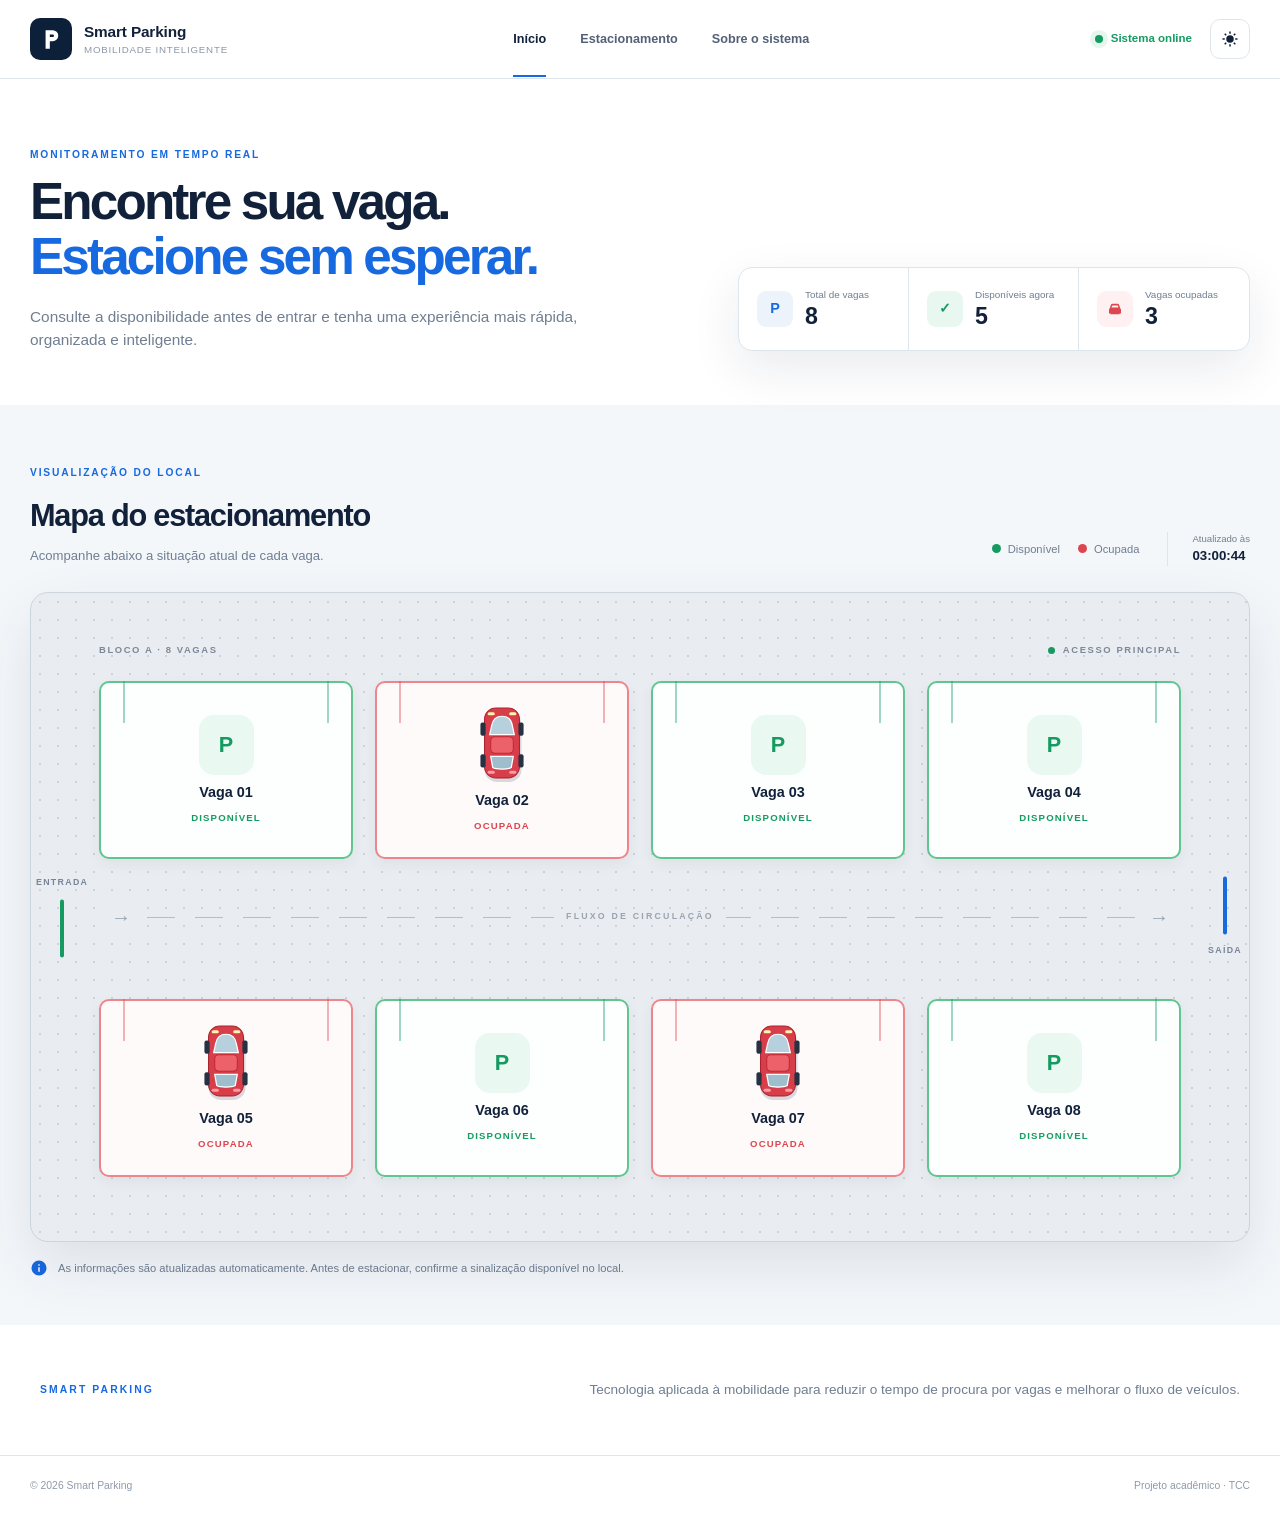
==== index.html @ d007dda4 "feat: implementa interface responsiva do Smart Parking" ====
<!DOCTYPE html>
<html lang="pt-BR">
  <head>
    <meta charset="UTF-8" />
    <meta name="viewport" content="width=device-width, initial-scale=1.0" />
    <meta name="description" content="Smart Parking — monitoramento inteligente de vagas em tempo real." />
    <title>Smart Parking</title>
    <script>
      document.documentElement.dataset.theme =
        localStorage.getItem("smart-parking-theme") ||
        (matchMedia("(prefers-color-scheme: dark)").matches ? "dark" : "light");
    </script>
    <link rel="stylesheet" href="style.css" />
    <link rel="stylesheet" href="theme.css" />
  </head>
  <body>
    <header class="site-header">
      <div class="header-inner">
        <a class="brand" href="#" aria-label="Smart Parking - início">
          <span class="brand-symbol">
            <svg viewBox="0 0 32 32" aria-hidden="true"><path d="M9 5h8.5a6.5 6.5 0 0 1 0 13H14v9H9V5Zm5 5v3h3.5a1.5 1.5 0 0 0 0-3H14Z"/></svg>
          </span>
          <span><strong>Smart Parking</strong><small>Mobilidade inteligente</small></span>
        </a>

        <nav aria-label="Navegação principal">
          <a href="#inicio">Início</a>
          <a href="#mapa">Estacionamento</a>
          <a href="#sobre">Sobre o sistema</a>
        </nav>

        <div class="header-actions">
          <div class="system-live"><i></i><span>Sistema online</span></div>
          <button class="theme-toggle" id="theme-toggle" type="button" aria-label="Ativar modo escuro" title="Alternar tema">
            <svg class="sun-icon" viewBox="0 0 24 24" aria-hidden="true"><path d="M12 7a5 5 0 1 0 0 10 5 5 0 0 0 0-10Zm-1-5h2v3h-2V2Zm0 17h2v3h-2v-3ZM2 11h3v2H2v-2Zm17 0h3v2h-3v-2ZM4.2 5.6l1.4-1.4 2.1 2.1-1.4 1.4-2.1-2.1Zm12.1 12.1 1.4-1.4 2.1 2.1-1.4 1.4-2.1-2.1Zm2.1-13.5 1.4 1.4-2.1 2.1-1.4-1.4 2.1-2.1ZM6.3 16.3l1.4 1.4-2.1 2.1-1.4-1.4 2.1-2.1Z"/></svg>
            <svg class="moon-icon" viewBox="0 0 24 24" aria-hidden="true"><path d="M20.8 15.2A8.5 8.5 0 0 1 8.8 3.3 9 9 0 1 0 20.8 15.2Z"/></svg>
          </button>
        </div>
      </div>
    </header>

    <main>
      <section class="intro" id="inicio">
        <div class="intro-copy">
          <span class="kicker">MONITORAMENTO EM TEMPO REAL</span>
          <h1>Encontre sua vaga.<br /><em>Estacione sem esperar.</em></h1>
          <p>Consulte a disponibilidade antes de entrar e tenha uma experiência mais rápida, organizada e inteligente.</p>
        </div>

        <div class="status-strip" aria-label="Resumo do estacionamento">
          <div class="status-item total">
            <span class="status-icon">P</span>
            <div><small>Total de vagas</small><strong id="total-spaces">0</strong></div>
          </div>
          <div class="status-item free">
            <span class="status-icon">✓</span>
            <div><small>Disponíveis agora</small><strong id="available-spaces">0</strong></div>
          </div>
          <div class="status-item busy">
            <span class="status-icon">
              <svg viewBox="0 0 24 24" aria-hidden="true"><path d="M5 11 6.5 6.5A2.2 2.2 0 0 1 8.6 5h6.8a2.2 2.2 0 0 1 2.1 1.5L19 11l1 1.5V18h-2v1H6v-1H4v-5.5L5 11Zm2.4-1h9.2l-.8-2.4a.6.6 0 0 0-.6-.4H8.8a.6.6 0 0 0-.6.4L7.4 10Z"/></svg>
            </span>
            <div><small>Vagas ocupadas</small><strong id="occupied-spaces">0</strong></div>
          </div>
        </div>
      </section>

      <section class="map-section" id="mapa">
        <div class="map-heading">
          <div>
            <span class="kicker">VISUALIZAÇÃO DO LOCAL</span>
            <h2>Mapa do estacionamento</h2>
            <p>Acompanhe abaixo a situação atual de cada vaga.</p>
          </div>
          <div class="map-meta">
            <div class="legend" aria-label="Legenda">
              <span><i class="free-dot"></i>Disponível</span>
              <span><i class="busy-dot"></i>Ocupada</span>
            </div>
            <div class="updated"><small>Atualizado às</small><time id="last-update">--:--:--</time></div>
          </div>
        </div>

        <div class="parking-site">
          <div class="site-topline">
            <span>BLOCO A · 8 VAGAS</span>
            <span class="access-label"><i></i> ACESSO PRINCIPAL</span>
          </div>
          <div class="parking-grid" id="parking-grid" aria-label="Situação das vagas" aria-live="polite"></div>
          <div class="road-marking" aria-hidden="true">
            <span>→</span><span>FLUXO DE CIRCULAÇÃO</span><span>→</span>
          </div>
          <div class="entrance" aria-hidden="true"><span>ENTRADA</span><i></i></div>
          <div class="exit" aria-hidden="true"><i></i><span>SAÍDA</span></div>
        </div>

        <div class="map-note">
          <svg viewBox="0 0 24 24" aria-hidden="true"><path d="M12 2a10 10 0 1 0 0 20 10 10 0 0 0 0-20Zm1 15h-2v-6h2v6Zm0-8h-2V7h2v2Z"/></svg>
          <p>As informações são atualizadas automaticamente. Antes de estacionar, confirme a sinalização disponível no local.</p>
        </div>
      </section>

      <section class="about" id="sobre">
        <span>SMART PARKING</span>
        <p>Tecnologia aplicada à mobilidade para reduzir o tempo de procura por vagas e melhorar o fluxo de veículos.</p>
      </section>
    </main>

    <footer><div><span>© 2026 Smart Parking</span><span>Projeto acadêmico · TCC</span></div></footer>
    <script src="script.js"></script>
  </body>
</html>
---- style.css ----
:root{--ink:#12213a;--navy:#0c203a;--blue:#1769e0;--green:#159b61;--red:#dd4650;--muted:#6f7e91;--line:#dfe5ec;--pale:#f4f7fa;--white:#fff;--site:#e9edf1}*{box-sizing:border-box;margin:0;padding:0}html{scroll-behavior:smooth}body{background:var(--white);color:var(--ink);font-family:'Segoe UI',Arial,sans-serif;line-height:1.5}svg{display:block;width:1em;fill:currentColor}.site-header{position:sticky;top:0;z-index:20;border-bottom:1px solid var(--line);background:rgba(255,255,255,.96);backdrop-filter:blur(12px)}.header-inner{display:flex;max-width:1320px;height:78px;align-items:center;justify-content:space-between;margin:auto;padding:0 30px}.brand{display:flex;align-items:center;gap:12px;color:var(--ink);text-decoration:none}.brand-symbol{display:grid;width:42px;height:42px;place-items:center;border-radius:10px;background:var(--navy);color:#fff}.brand-symbol svg{width:27px}.brand>span:last-child{display:flex;flex-direction:column;line-height:1.15}.brand strong{font-size:.96rem;letter-spacing:-.01em}.brand small{margin-top:3px;color:#8a97a7;font-size:.61rem;letter-spacing:.08em;text-transform:uppercase}nav{display:flex;gap:34px}nav a{position:relative;color:#536176;font-size:.79rem;font-weight:600;text-decoration:none}nav a:hover{color:var(--blue)}nav a:first-child{color:var(--ink)}nav a:first-child::after{position:absolute;right:0;bottom:-29px;left:0;height:2px;background:var(--blue);content:''}.system-live{display:flex;align-items:center;gap:8px;color:var(--green);font-size:.72rem;font-weight:700}.system-live i{width:8px;height:8px;border-radius:50%;background:var(--green);box-shadow:0 0 0 5px #e5f6ee}main{overflow:hidden}.intro{display:flex;max-width:1320px;align-items:flex-end;justify-content:space-between;gap:55px;margin:auto;padding:68px 30px 54px}.intro-copy{max-width:620px}.kicker{display:block;margin-bottom:13px;color:var(--blue);font-size:.64rem;font-weight:800;letter-spacing:.18em}.intro h1{font-size:clamp(2.3rem,4vw,4rem);font-weight:750;line-height:1.07;letter-spacing:-.055em}.intro h1 em{color:var(--blue);font-style:normal}.intro p{max-width:570px;margin-top:20px;color:var(--muted);font-size:.96rem}.status-strip{display:flex;min-width:510px;overflow:hidden;border:1px solid var(--line);border-radius:14px;background:#fff;box-shadow:0 18px 50px rgba(20,38,61,.09)}.status-item{display:flex;min-width:170px;align-items:center;gap:12px;padding:20px 18px;border-right:1px solid var(--line)}.status-item:last-child{border:0}.status-icon{display:grid;width:36px;height:36px;flex:none;place-items:center;border-radius:9px;background:#edf3fb;color:var(--blue);font-size:.9rem;font-weight:800}.status-icon svg{width:18px}.status-item.free .status-icon{background:#e8f7f0;color:var(--green)}.status-item.busy .status-icon{background:#fff0f1;color:var(--red)}.status-item div{display:flex;flex-direction:column}.status-item small{white-space:nowrap;color:var(--muted);font-size:.62rem}.status-item strong{font-size:1.45rem;line-height:1.15}.map-section{background:var(--pale);padding:60px 30px 48px}.map-heading{display:flex;max-width:1260px;align-items:flex-end;justify-content:space-between;margin:0 auto 26px}.map-heading h2{font-size:clamp(1.7rem,2.4vw,2.35rem);letter-spacing:-.04em}.map-heading p{margin-top:7px;color:var(--muted);font-size:.82rem}.map-meta{display:flex;align-items:center;gap:28px}.legend{display:flex;gap:18px;color:var(--muted);font-size:.7rem}.legend span{display:flex;align-items:center;gap:7px}.legend i{width:9px;height:9px;border-radius:50%}.free-dot{background:var(--green)}.busy-dot{background:var(--red)}.updated{display:flex;flex-direction:column;padding-left:24px;border-left:1px solid var(--line)}.updated small{color:var(--muted);font-size:.6rem}.updated time{font-size:.83rem;font-weight:700}.parking-site{position:relative;max-width:1260px;min-height:650px;margin:auto;padding:50px 68px;border:1px solid #ccd4dd;border-radius:18px;background-color:var(--site);background-image:radial-gradient(#cbd2da 1px,transparent 1px);background-size:18px 18px;box-shadow:0 24px 60px rgba(18,33,58,.1)}.site-topline{display:flex;align-items:center;justify-content:space-between;margin-bottom:24px;color:#7c8998;font-size:.59rem;font-weight:800;letter-spacing:.17em}.access-label{display:flex;align-items:center;gap:8px}.access-label i{width:7px;height:7px;border-radius:50%;background:var(--green)}.parking-grid{position:relative;z-index:2;display:grid;grid-template-columns:repeat(4,1fr);column-gap:22px;row-gap:140px}.parking-space{position:relative;display:flex;min-height:178px;flex-direction:column;align-items:center;justify-content:center;gap:7px;border:2px solid;border-radius:10px;background:#fdfefe;box-shadow:0 5px 14px rgba(28,45,67,.06);transition:transform .18s ease,box-shadow .18s ease}.parking-space:hover{transform:translateY(-4px);box-shadow:0 12px 24px rgba(28,45,67,.12)}.parking-space.available{border-color:#61c58f;color:var(--green)}.parking-space.occupied{border-color:#ee858c;background:#fffafa;color:var(--red)}.parking-space::before,.parking-space::after{position:absolute;top:-2px;width:2px;height:42px;background:currentColor;content:'';opacity:.4}.parking-space::before{left:22px}.parking-space::after{right:22px}.space-symbol{display:grid;width:55px;height:76px;place-items:center}.space-symbol.available{height:60px;border-radius:15px;background:#e9f8f1}.available-mark{font-size:1.35rem;font-weight:900}.car-top-view{width:46px;height:76px;overflow:visible}.car-shadow{fill:rgba(12,25,48,.15);transform:translate(1px,2px)}.car-body{fill:#d83e49;stroke:#a8242e;stroke-width:1}.car-window{fill:#b7d0de;stroke:#fff;stroke-width:1.2}.car-window.rear{fill:#9fbecd}.car-roof{fill:#ec616a;stroke:#bd2c36;stroke-width:1}.car-light{fill:#fff4b0}.car-light.rear-light{fill:#ff9ca3}.wheel{fill:#263142}.space-number{color:var(--ink);font-size:.9rem;font-weight:750}.space-status{font-size:.6rem;font-weight:800;letter-spacing:.12em;text-transform:uppercase}.road-marking{position:absolute;z-index:1;top:50%;right:68px;left:68px;display:flex;align-items:center;justify-content:space-between;transform:translateY(-50%);color:#99a4b1}.road-marking::before{position:absolute;right:0;left:0;height:1px;background:repeating-linear-gradient(90deg,#b5bec8 0 28px,transparent 28px 48px);content:''}.road-marking span{z-index:1;padding:0 12px;background:var(--site);font-size:1.25rem}.road-marking span:nth-child(2){font-size:.55rem;font-weight:800;letter-spacing:.25em}.entrance,.exit{position:absolute;top:50%;display:flex;align-items:center;gap:10px;transform:translateY(-50%);color:#778596;font-size:.55rem;font-weight:800;letter-spacing:.15em}.entrance{left:5px;flex-direction:column}.exit{right:7px;flex-direction:column}.entrance i,.exit i{display:block;width:4px;height:58px;border-radius:4px;background:var(--green)}.exit i{background:var(--blue)}.map-note{display:flex;max-width:1260px;align-items:center;gap:10px;margin:17px auto 0;color:var(--muted);font-size:.7rem}.map-note svg{width:18px;flex:none;color:var(--blue)}.about{display:flex;max-width:1260px;align-items:center;justify-content:space-between;gap:40px;margin:auto;padding:55px 30px}.about>span{color:var(--blue);font-size:.65rem;font-weight:800;letter-spacing:.2em}.about p{max-width:680px;color:var(--muted);font-size:.85rem;text-align:right}footer{border-top:1px solid var(--line)}footer div{display:flex;max-width:1320px;justify-content:space-between;margin:auto;padding:22px 30px;color:#8f9aaa;font-size:.65rem}@media(max-width:1050px){.intro{align-items:flex-start;flex-direction:column}.status-strip{width:100%;min-width:0}.status-item{flex:1}.parking-site{min-height:590px;padding:42px}.parking-grid{column-gap:14px;row-gap:120px}.road-marking{right:42px;left:42px}}@media(max-width:760px){nav{display:none}.intro{padding-top:48px}.status-strip{display:grid;grid-template-columns:repeat(3,1fr)}.status-item{min-width:0;padding:15px 12px}.status-icon{display:none}.map-heading{align-items:flex-start;flex-direction:column;gap:20px}.map-meta{width:100%;justify-content:space-between}.parking-site{min-height:910px;padding:38px 24px}.parking-grid{grid-template-columns:repeat(2,1fr);column-gap:12px;row-gap:110px}.parking-space{min-height:155px}.road-marking{top:50%;right:24px;left:24px}.entrance,.exit{display:none}}@media(max-width:470px){.header-inner{height:68px;padding:0 16px}.brand-symbol{width:37px;height:37px}.system-live span{display:none}.intro{padding:39px 16px}.intro h1{font-size:2.35rem}.status-strip{grid-template-columns:1fr}.status-item{padding:13px 17px;border-right:0;border-bottom:1px solid var(--line)}.status-item div{width:100%;flex-direction:row;align-items:center;justify-content:space-between}.status-item strong{font-size:1.25rem}.map-section{padding:44px 12px 35px}.map-meta{align-items:flex-start;flex-direction:column;gap:12px}.updated{padding:0;border:0}.parking-site{min-height:870px;padding:32px 10px}.site-topline{padding:0 4px}.parking-grid{gap:100px 8px}.parking-space{min-height:145px}.road-marking{right:10px;left:10px}.about{align-items:flex-start;flex-direction:column;padding:40px 18px}.about p{text-align:left}footer div{padding:20px 16px}}@media(prefers-reduced-motion:reduce){*{scroll-behavior:auto!important;transition:none!important}}
---- theme.css ----
.header-actions {
  display: flex;
  align-items: center;
  gap: 18px;
}

.theme-toggle {
  display: grid;
  width: 40px;
  height: 40px;
  place-items: center;
  border: 1px solid var(--line);
  border-radius: 10px;
  background: #fff;
  color: var(--ink);
  cursor: pointer;
  transition: background-color 0.2s ease, transform 0.2s ease;
}

.theme-toggle:hover {
  background: var(--pale);
  transform: translateY(-1px);
}

.theme-toggle svg {
  grid-area: 1 / 1;
  width: 18px;
  transition: opacity 0.2s ease, transform 0.25s ease;
}

.moon-icon {
  opacity: 0;
  transform: rotate(-35deg) scale(0.7);
}

[data-theme="dark"] {
  color-scheme: dark;
  --ink: #e8eef7;
  --navy: #071525;
  --blue: #6aa3ff;
  --green: #3bd08d;
  --red: #ff747d;
  --muted: #9cabc0;
  --line: #2a3b50;
  --pale: #101c2b;
  --white: #091523;
  --site: #162536;
}

[data-theme="dark"] body {
  background: var(--white);
  color: var(--ink);
}

[data-theme="dark"] .site-header {
  background: rgba(9, 21, 35, 0.96);
}

[data-theme="dark"] .brand,
[data-theme="dark"] nav a:first-child {
  color: var(--ink);
}

[data-theme="dark"] nav a {
  color: #9cabc0;
}

[data-theme="dark"] .theme-toggle {
  background: #132438;
  color: #f6c85f;
}

[data-theme="dark"] .theme-toggle:hover {
  background: #1a3047;
}

[data-theme="dark"] .sun-icon {
  opacity: 0;
  transform: rotate(35deg) scale(0.7);
}

[data-theme="dark"] .moon-icon {
  opacity: 1;
  transform: rotate(0) scale(1);
}

[data-theme="dark"] .status-strip {
  background: #111f30;
  box-shadow: 0 18px 50px rgba(0, 0, 0, 0.28);
}

[data-theme="dark"] .status-icon {
  background: #1b3453;
}

[data-theme="dark"] .status-item.free .status-icon,
[data-theme="dark"] .space-symbol.available {
  background: #123a2d;
}

[data-theme="dark"] .status-item.busy .status-icon {
  background: #41242b;
}

[data-theme="dark"] .parking-site {
  border-color: var(--line);
  background-image: radial-gradient(#34475a 1px, transparent 1px);
  box-shadow: 0 24px 60px rgba(0, 0, 0, 0.3);
}

[data-theme="dark"] .parking-space {
  background: #142638;
  box-shadow: 0 5px 14px rgba(0, 0, 0, 0.2);
}

[data-theme="dark"] .parking-space.occupied {
  background: #2b1d27;
}

[data-theme="dark"] .road-marking span {
  background: var(--site);
}

body,
.site-header,
.status-strip,
.parking-site,
.parking-space,
.theme-toggle {
  transition: background-color 0.25s ease, color 0.25s ease,
    border-color 0.25s ease;
}

@media (max-width: 470px) {
  .header-actions {
    gap: 10px;
  }

  .theme-toggle {
    width: 37px;
    height: 37px;
  }

  .system-live {
    display: none;
  }
}

@media (prefers-reduced-motion: reduce) {
  .theme-toggle,
  .theme-toggle svg {
    transition: none;
  }
}
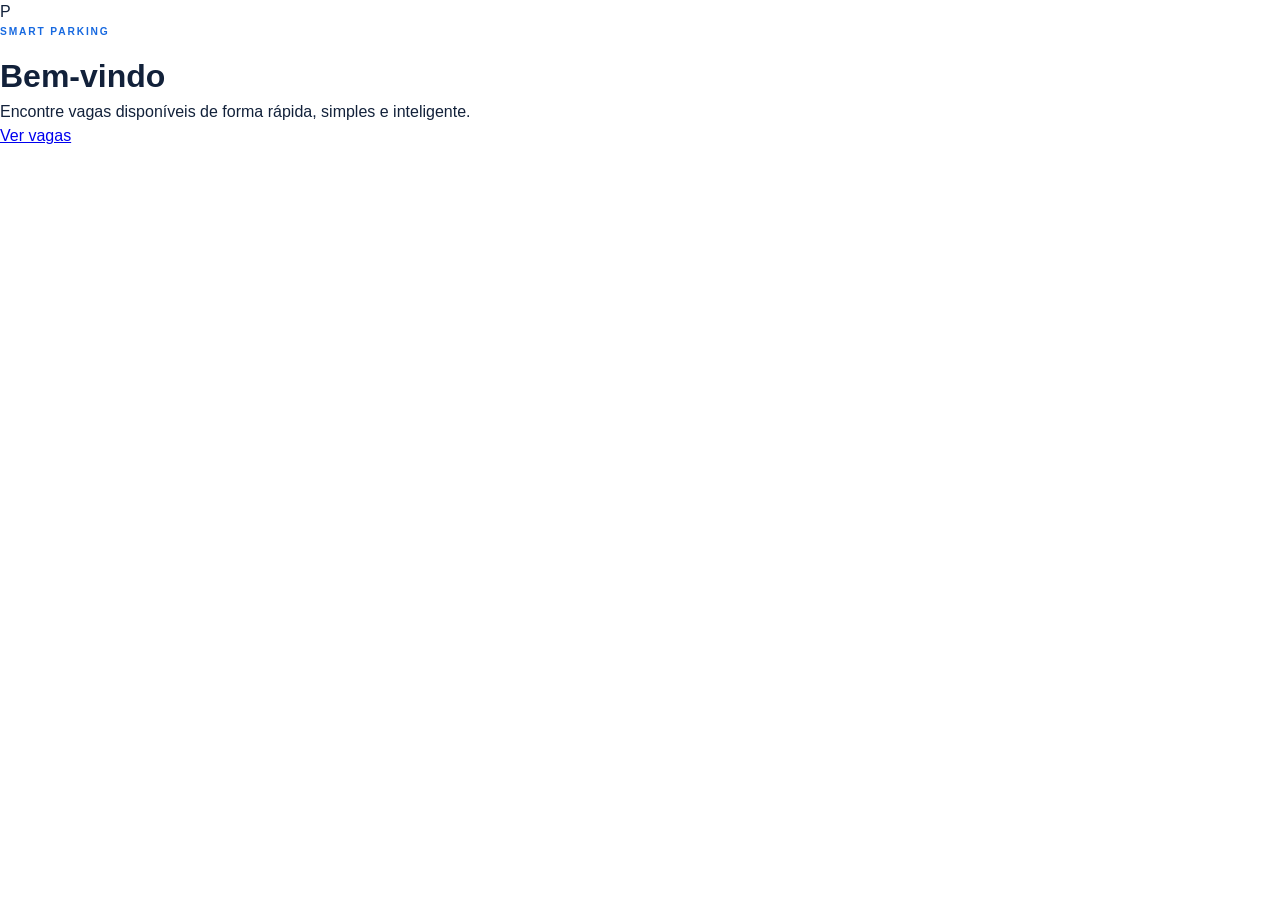
==== commit 62170280: "Adiciona tela de boas-vindas" ====
--- a/index.html
+++ b/index.html
@@ -3,110 +3,19 @@
   <head>
     <meta charset="UTF-8" />
     <meta name="viewport" content="width=device-width, initial-scale=1.0" />
-    <meta name="description" content="Smart Parking — monitoramento inteligente de vagas em tempo real." />
-    <title>Smart Parking</title>
-    <script>
-      document.documentElement.dataset.theme =
-        localStorage.getItem("smart-parking-theme") ||
-        (matchMedia("(prefers-color-scheme: dark)").matches ? "dark" : "light");
-    </script>
+    <meta name="description" content="Smart Parking — estacionamento inteligente." />
+    <title>Bem-vindo | Smart Parking</title>
     <link rel="stylesheet" href="style.css" />
-    <link rel="stylesheet" href="theme.css" />
   </head>
-  <body>
-    <header class="site-header">
-      <div class="header-inner">
-        <a class="brand" href="#" aria-label="Smart Parking - início">
-          <span class="brand-symbol">
-            <svg viewBox="0 0 32 32" aria-hidden="true"><path d="M9 5h8.5a6.5 6.5 0 0 1 0 13H14v9H9V5Zm5 5v3h3.5a1.5 1.5 0 0 0 0-3H14Z"/></svg>
-          </span>
-          <span><strong>Smart Parking</strong><small>Mobilidade inteligente</small></span>
-        </a>
-
-        <nav aria-label="Navegação principal">
-          <a href="#inicio">Início</a>
-          <a href="#mapa">Estacionamento</a>
-          <a href="#sobre">Sobre o sistema</a>
-        </nav>
-
-        <div class="header-actions">
-          <div class="system-live"><i></i><span>Sistema online</span></div>
-          <button class="theme-toggle" id="theme-toggle" type="button" aria-label="Ativar modo escuro" title="Alternar tema">
-            <svg class="sun-icon" viewBox="0 0 24 24" aria-hidden="true"><path d="M12 7a5 5 0 1 0 0 10 5 5 0 0 0 0-10Zm-1-5h2v3h-2V2Zm0 17h2v3h-2v-3ZM2 11h3v2H2v-2Zm17 0h3v2h-3v-2ZM4.2 5.6l1.4-1.4 2.1 2.1-1.4 1.4-2.1-2.1Zm12.1 12.1 1.4-1.4 2.1 2.1-1.4 1.4-2.1-2.1Zm2.1-13.5 1.4 1.4-2.1 2.1-1.4-1.4 2.1-2.1ZM6.3 16.3l1.4 1.4-2.1 2.1-1.4-1.4 2.1-2.1Z"/></svg>
-            <svg class="moon-icon" viewBox="0 0 24 24" aria-hidden="true"><path d="M20.8 15.2A8.5 8.5 0 0 1 8.8 3.3 9 9 0 1 0 20.8 15.2Z"/></svg>
-          </button>
-        </div>
+  <body class="welcome-page">
+    <main class="welcome-screen">
+      <div class="welcome-card">
+        <span class="welcome-logo">P</span>
+        <span class="kicker">SMART PARKING</span>
+        <h1>Bem-vindo</h1>
+        <p>Encontre vagas disponíveis de forma rápida, simples e inteligente.</p>
+        <a class="welcome-button" href="vagas.html">Ver vagas</a>
       </div>
-    </header>
-
-    <main>
-      <section class="intro" id="inicio">
-        <div class="intro-copy">
-          <span class="kicker">MONITORAMENTO EM TEMPO REAL</span>
-          <h1>Encontre sua vaga.<br /><em>Estacione sem esperar.</em></h1>
-          <p>Consulte a disponibilidade antes de entrar e tenha uma experiência mais rápida, organizada e inteligente.</p>
-        </div>
-
-        <div class="status-strip" aria-label="Resumo do estacionamento">
-          <div class="status-item total">
-            <span class="status-icon">P</span>
-            <div><small>Total de vagas</small><strong id="total-spaces">0</strong></div>
-          </div>
-          <div class="status-item free">
-            <span class="status-icon">✓</span>
-            <div><small>Disponíveis agora</small><strong id="available-spaces">0</strong></div>
-          </div>
-          <div class="status-item busy">
-            <span class="status-icon">
-              <svg viewBox="0 0 24 24" aria-hidden="true"><path d="M5 11 6.5 6.5A2.2 2.2 0 0 1 8.6 5h6.8a2.2 2.2 0 0 1 2.1 1.5L19 11l1 1.5V18h-2v1H6v-1H4v-5.5L5 11Zm2.4-1h9.2l-.8-2.4a.6.6 0 0 0-.6-.4H8.8a.6.6 0 0 0-.6.4L7.4 10Z"/></svg>
-            </span>
-            <div><small>Vagas ocupadas</small><strong id="occupied-spaces">0</strong></div>
-          </div>
-        </div>
-      </section>
-
-      <section class="map-section" id="mapa">
-        <div class="map-heading">
-          <div>
-            <span class="kicker">VISUALIZAÇÃO DO LOCAL</span>
-            <h2>Mapa do estacionamento</h2>
-            <p>Acompanhe abaixo a situação atual de cada vaga.</p>
-          </div>
-          <div class="map-meta">
-            <div class="legend" aria-label="Legenda">
-              <span><i class="free-dot"></i>Disponível</span>
-              <span><i class="busy-dot"></i>Ocupada</span>
-            </div>
-            <div class="updated"><small>Atualizado às</small><time id="last-update">--:--:--</time></div>
-          </div>
-        </div>
-
-        <div class="parking-site">
-          <div class="site-topline">
-            <span>BLOCO A · 8 VAGAS</span>
-            <span class="access-label"><i></i> ACESSO PRINCIPAL</span>
-          </div>
-          <div class="parking-grid" id="parking-grid" aria-label="Situação das vagas" aria-live="polite"></div>
-          <div class="road-marking" aria-hidden="true">
-            <span>→</span><span>FLUXO DE CIRCULAÇÃO</span><span>→</span>
-          </div>
-          <div class="entrance" aria-hidden="true"><span>ENTRADA</span><i></i></div>
-          <div class="exit" aria-hidden="true"><i></i><span>SAÍDA</span></div>
-        </div>
-
-        <div class="map-note">
-          <svg viewBox="0 0 24 24" aria-hidden="true"><path d="M12 2a10 10 0 1 0 0 20 10 10 0 0 0 0-20Zm1 15h-2v-6h2v6Zm0-8h-2V7h2v2Z"/></svg>
-          <p>As informações são atualizadas automaticamente. Antes de estacionar, confirme a sinalização disponível no local.</p>
-        </div>
-      </section>
-
-      <section class="about" id="sobre">
-        <span>SMART PARKING</span>
-        <p>Tecnologia aplicada à mobilidade para reduzir o tempo de procura por vagas e melhorar o fluxo de veículos.</p>
-      </section>
     </main>
-
-    <footer><div><span>© 2026 Smart Parking</span><span>Projeto acadêmico · TCC</span></div></footer>
-    <script src="script.js"></script>
   </body>
 </html>
